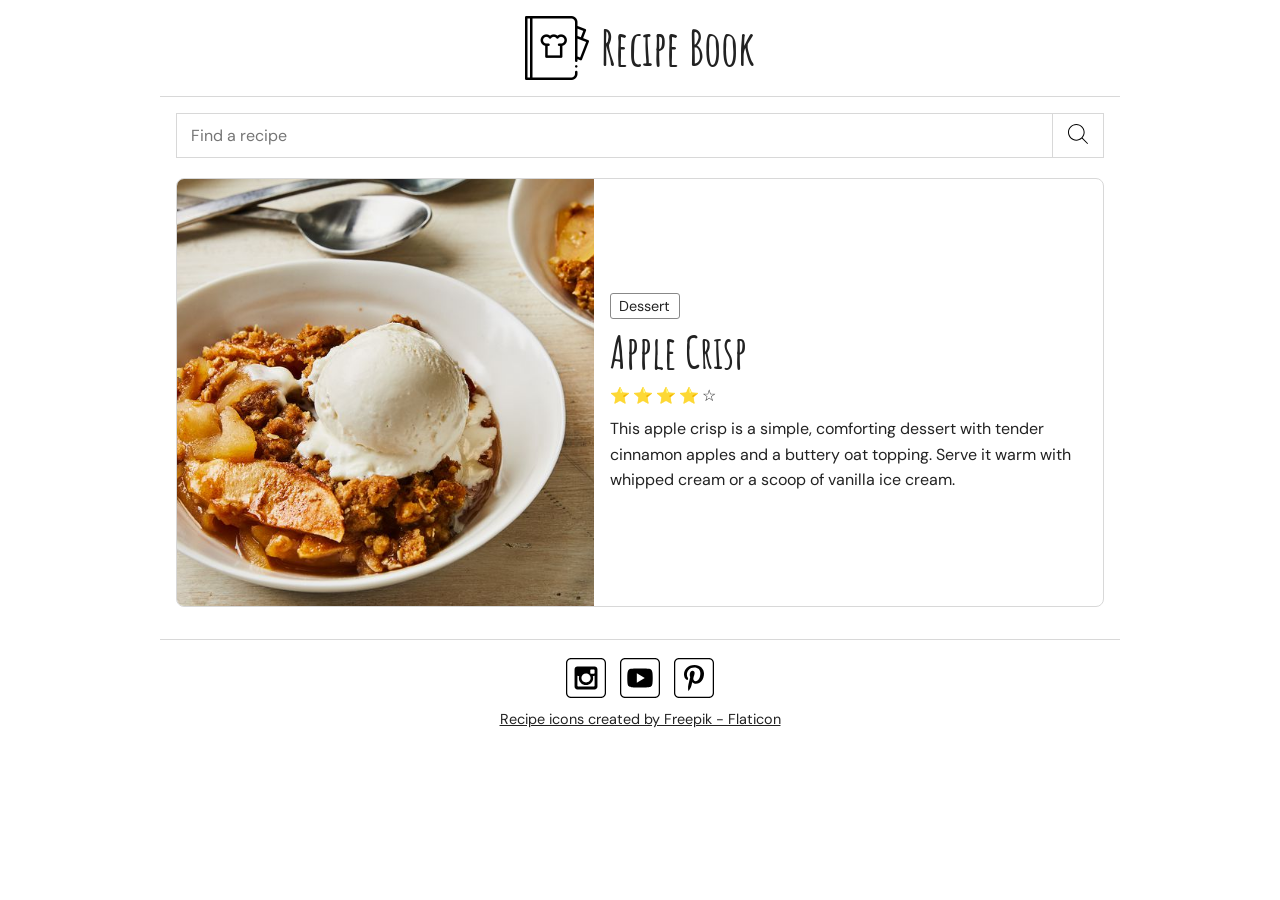
==== docs/recipes/index.html @ b1e30892 "Add Recipe Book Part 1 flexbox assignment" ====
<!DOCTYPE html>
<html lang="en">
<head>
  <meta charset="UTF-8">
  <meta name="viewport" content="width=device-width, initial-scale=1.0">
  <title>Recipe Book | Apple Crisp</title>
  <meta name="description" content="A clean, responsive recipe page featuring a classic apple crisp recipe.">

  <!-- Open Graph (Facebook, LinkedIn, etc.) -->
  <meta property="og:type" content="website">
  <meta property="og:title" content="Recipe Book | Apple Crisp">
  <meta property="og:description" content="Bake a warm apple crisp with this easy recipe.">
  <meta property="og:url" content="https://yourgithubusername.github.io/wdd131/recipes/">
  <meta property="og:image" content="images/apple-crisp.jpg">

  <!-- X Card -->
  <meta name="twitter:card" content="summary_large_image">
  <meta name="twitter:title" content="Recipe Book | Apple Crisp">
  <meta name="twitter:description" content="Bake a warm apple crisp with this easy recipe.">
  <meta name="twitter:image" content="images/apple-crisp.jpg">

  <link rel="icon" href="images/recipe-book.png">
  <link rel="apple-touch-icon" href="images/apple-touch-icon.png">

  <link rel="preconnect" href="https://fonts.googleapis.com">
  <link rel="preconnect" href="https://fonts.gstatic.com" crossorigin>
  <link href="https://fonts.googleapis.com/css2?family=Amatic+SC:wght@700&family=DM+Sans:wght@400;500;700&display=swap" rel="stylesheet">
  <link rel="stylesheet" href="styles.css">
</head>
<body>
  <header class="site-header">
    <div class="logo-row">
      <img src="images/recipe-book.png" alt="Recipe book logo" class="site-logo" width="64" height="64">
      <h1>Recipe Book</h1>
    </div>
  </header>

  <main>
    <form class="search" action="#" method="get" role="search">
      <label for="recipeSearch" class="visually-hidden">Search recipes</label>
      <input id="recipeSearch" name="q" type="search" placeholder="Find a recipe" aria-label="Find a recipe">
      <button type="submit" aria-label="Search">
        <img src="images/search.svg" alt="" width="20" height="20">
      </button>
    </form>

    <article class="recipe-card">
      <img src="images/apple-crisp.jpg" alt="A bowl of apple crisp topped with vanilla ice cream" class="recipe-image" width="640" height="427">
      <div class="recipe-content">
        <p class="tag">Dessert</p>
        <h2>Apple Crisp</h2>
        <span class="rating" role="img" aria-label="Rating: 4 out of 5 stars">
          <span aria-hidden="true" class="icon-star">⭐</span>
          <span aria-hidden="true" class="icon-star">⭐</span>
          <span aria-hidden="true" class="icon-star">⭐</span>
          <span aria-hidden="true" class="icon-star">⭐</span>
          <span aria-hidden="true" class="icon-star-empty">☆</span>
        </span>
        <p class="description">
          This apple crisp is a simple, comforting dessert with tender cinnamon apples and a buttery oat topping.
          Serve it warm with whipped cream or a scoop of vanilla ice cream.
        </p>
      </div>
    </article>
  </main>

  <footer>
    <div class="social">
      <!-- Social media icons provided under CC from https://www.iconfinder.com/AlfredoCreates -->
      <a href="#" aria-label="Instagram"><img src="images/instagram_icon.svg" alt="Instagram icon" width="40" height="40"></a>
      <a href="#" aria-label="YouTube"><img src="images/youtube_icon.svg" alt="YouTube icon" width="40" height="40"></a>
      <a href="#" aria-label="Pinterest"><img src="images/pinterest_icon.svg" alt="Pinterest icon" width="40" height="40"></a>
    </div>
    <a href="https://www.flaticon.com/free-icons/recipe" title="recipe icons">Recipe icons created by Freepik - Flaticon</a>
  </footer>
</body>
</html>
---- docs/recipes/styles.css ----
:root {
  --page-max: 960px;
  --accent: #eb5757;
  --text: #222;
  --border: #d8d8d8;
}

* {
  box-sizing: border-box;
}

body {
  margin: 0;
  font-family: "DM Sans", Arial, sans-serif;
  color: var(--text);
}

.site-header,
main,
footer {
  width: min(100%, var(--page-max));
  margin: 0 auto;
  padding: 0 1rem;
}

.site-header {
  border-bottom: 1px solid var(--border);
  margin-bottom: 1rem;
}

.logo-row {
  display: flex;
  align-items: center;
  justify-content: center;
  gap: 0.75rem;
  padding: 1rem 0;
}

.site-logo {
  display: block;
}

h1,
h2 {
  font-family: "Amatic SC", cursive;
  margin: 0;
  line-height: 1;
}

h1 {
  font-size: clamp(2.1rem, 5vw, 3rem);
}

main {
  display: flex;
  flex-direction: column;
  gap: 1.25rem;
}

.search {
  display: flex;
  gap: 0;
}

.search input {
  flex: 1;
  min-height: 44px;
  border: 1px solid var(--border);
  border-right: 0;
  padding: 0.7rem 0.9rem;
  font: inherit;
}

.search button {
  min-width: 52px;
  border: 1px solid var(--border);
  background: #fff;
  cursor: pointer;
}

.recipe-card {
  border: 1px solid var(--border);
  border-radius: 8px;
  display: flex;
  flex-direction: column;
  overflow: hidden;
}

.recipe-image {
  width: 100%;
  display: block;
  object-fit: cover;
}

.recipe-content {
  display: flex;
  flex-direction: column;
  gap: 0.65rem;
  padding: 1rem;
}

.tag {
  align-self: flex-start;
  border: 1px solid #888;
  border-radius: 3px;
  padding: 0.2rem 0.55rem;
  margin: 0;
  font-size: 0.9rem;
}

h2 {
  font-size: clamp(1.9rem, 5vw, 2.8rem);
}

.rating {
  display: inline-flex;
  gap: 0.2rem;
}

.description {
  margin: 0;
  line-height: 1.6;
}

footer {
  border-top: 1px solid var(--border);
  margin-top: 2rem;
  padding-top: 1.1rem;
  padding-bottom: 1.5rem;
  display: flex;
  flex-direction: column;
  align-items: center;
  gap: 0.75rem;
  text-align: center;
  font-size: 0.9rem;
}

.social {
  display: flex;
  gap: 0.85rem;
}

.social img {
  display: block;
  width: 40px;
  height: 40px;
}

footer a {
  color: inherit;
}

.visually-hidden {
  position: absolute;
  width: 1px;
  height: 1px;
  margin: -1px;
  border: 0;
  padding: 0;
  clip: rect(0 0 0 0);
  overflow: hidden;
}

@media (min-width: 700px) {
  .recipe-card {
    flex-direction: row;
  }

  .recipe-image {
    width: 45%;
    min-height: 100%;
  }

  .recipe-content {
    width: 55%;
    justify-content: center;
  }
}

@media (max-width: 699px) {
  .description {
    display: none;
  }
}
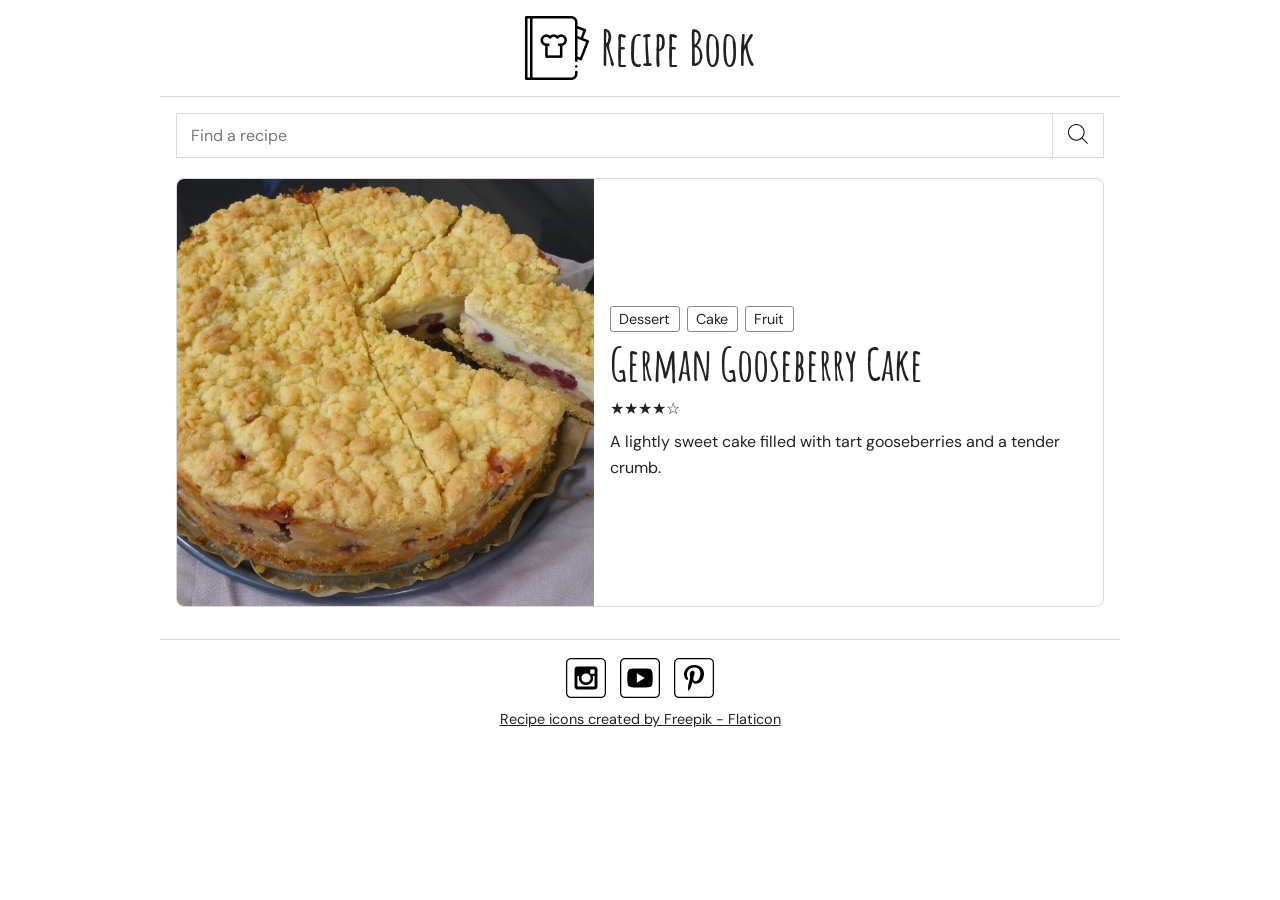
==== commit fbaade65: "Complete Recipe Book Part 2 with search, filter, and sort" ====
--- a/docs/recipes/index.html
+++ b/docs/recipes/index.html
@@ -3,20 +3,20 @@
 <head>
   <meta charset="UTF-8">
   <meta name="viewport" content="width=device-width, initial-scale=1.0">
-  <title>Recipe Book | Apple Crisp</title>
-  <meta name="description" content="A clean, responsive recipe page featuring a classic apple crisp recipe.">
+  <title>Recipe Book</title>
+  <meta name="description" content="Browse and search a recipe collection.">
 
   <!-- Open Graph (Facebook, LinkedIn, etc.) -->
   <meta property="og:type" content="website">
-  <meta property="og:title" content="Recipe Book | Apple Crisp">
-  <meta property="og:description" content="Bake a warm apple crisp with this easy recipe.">
-  <meta property="og:url" content="https://yourgithubusername.github.io/wdd131/recipes/">
+  <meta property="og:title" content="Recipe Book">
+  <meta property="og:description" content="Browse and search a recipe collection.">
+  <meta property="og:url" content="https://vekhunter.github.io/wdd131/recipes/">
   <meta property="og:image" content="images/apple-crisp.jpg">
 
   <!-- X Card -->
   <meta name="twitter:card" content="summary_large_image">
-  <meta name="twitter:title" content="Recipe Book | Apple Crisp">
-  <meta name="twitter:description" content="Bake a warm apple crisp with this easy recipe.">
+  <meta name="twitter:title" content="Recipe Book">
+  <meta name="twitter:description" content="Browse and search a recipe collection.">
   <meta name="twitter:image" content="images/apple-crisp.jpg">
 
   <link rel="icon" href="images/recipe-book.png">
@@ -36,7 +36,7 @@
   </header>
 
   <main>
-    <form class="search" action="#" method="get" role="search">
+    <form class="search" action="#" method="get" role="search" id="searchForm">
       <label for="recipeSearch" class="visually-hidden">Search recipes</label>
       <input id="recipeSearch" name="q" type="search" placeholder="Find a recipe" aria-label="Find a recipe">
       <button type="submit" aria-label="Search">
@@ -44,24 +44,7 @@
       </button>
     </form>
 
-    <article class="recipe-card">
-      <img src="images/apple-crisp.jpg" alt="A bowl of apple crisp topped with vanilla ice cream" class="recipe-image" width="640" height="427">
-      <div class="recipe-content">
-        <p class="tag">Dessert</p>
-        <h2>Apple Crisp</h2>
-        <span class="rating" role="img" aria-label="Rating: 4 out of 5 stars">
-          <span aria-hidden="true" class="icon-star">⭐</span>
-          <span aria-hidden="true" class="icon-star">⭐</span>
-          <span aria-hidden="true" class="icon-star">⭐</span>
-          <span aria-hidden="true" class="icon-star">⭐</span>
-          <span aria-hidden="true" class="icon-star-empty">☆</span>
-        </span>
-        <p class="description">
-          This apple crisp is a simple, comforting dessert with tender cinnamon apples and a buttery oat topping.
-          Serve it warm with whipped cream or a scoop of vanilla ice cream.
-        </p>
-      </div>
-    </article>
+    <div id="recipeList" class="recipe-list" aria-live="polite"></div>
   </main>
 
   <footer>
@@ -73,5 +56,6 @@
     </div>
     <a href="https://www.flaticon.com/free-icons/recipe" title="recipe icons">Recipe icons created by Freepik - Flaticon</a>
   </footer>
+  <script src="script.js"></script>
 </body>
 </html>
--- a/docs/recipes/styles.css
+++ b/docs/recipes/styles.css
@@ -55,6 +55,12 @@
   display: flex;
   flex-direction: column;
   gap: 1.25rem;
+}
+
+.recipe-list {
+  display: flex;
+  flex-direction: column;
+  gap: 1rem;
 }
 
 .search {
@@ -99,6 +105,12 @@
   padding: 1rem;
 }
 
+.tags {
+  display: flex;
+  flex-wrap: wrap;
+  gap: 0.4rem;
+}
+
 .tag {
   align-self: flex-start;
   border: 1px solid #888;
@@ -120,6 +132,13 @@
 .description {
   margin: 0;
   line-height: 1.6;
+}
+
+.empty-message {
+  border: 1px dashed var(--border);
+  border-radius: 8px;
+  padding: 1rem;
+  margin: 0;
 }
 
 footer {
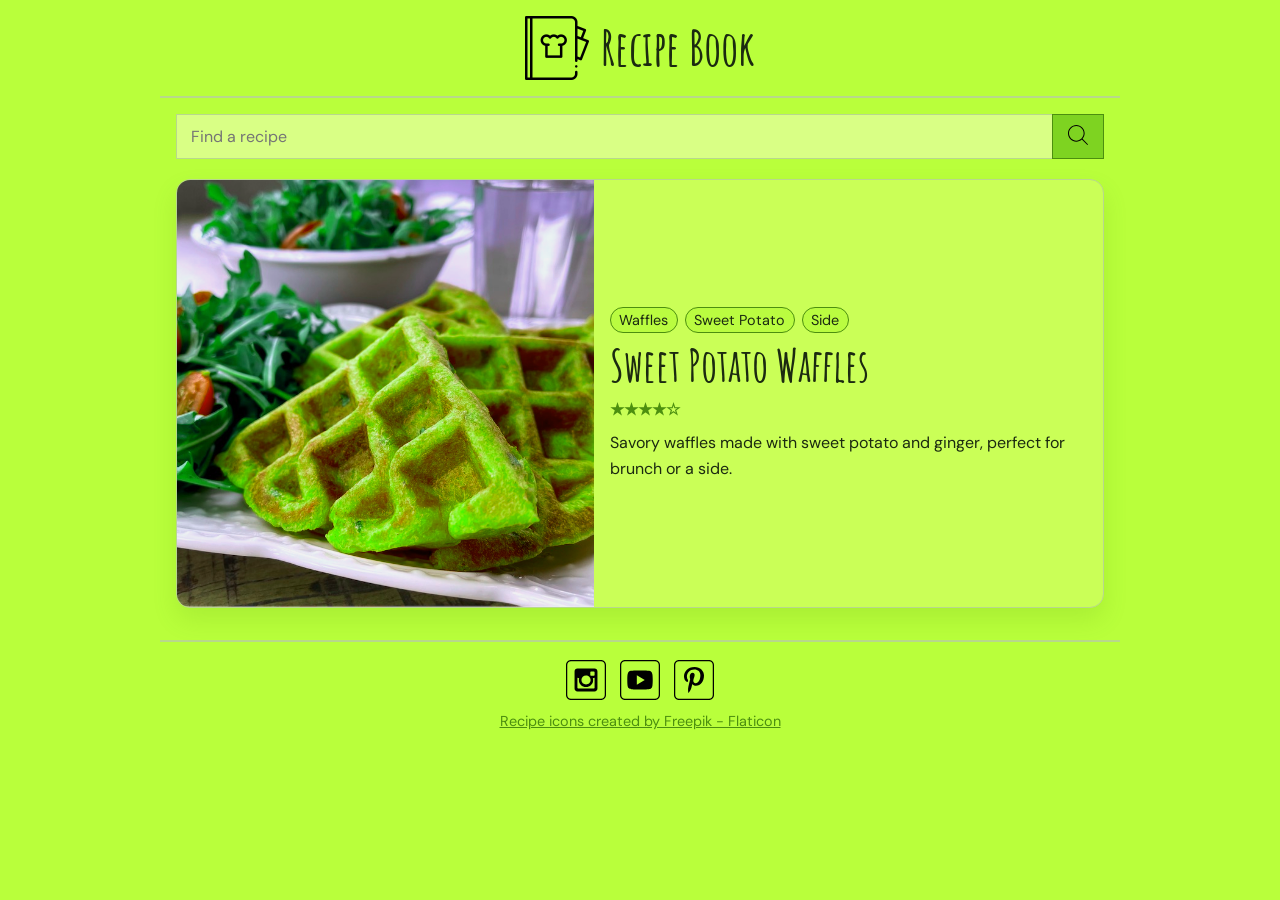
==== commit 44e33ed9: "Force full lime theme and bust CSS cache" ====
--- a/docs/recipes/index.html
+++ b/docs/recipes/index.html
@@ -25,7 +25,7 @@
   <link rel="preconnect" href="https://fonts.googleapis.com">
   <link rel="preconnect" href="https://fonts.gstatic.com" crossorigin>
   <link href="https://fonts.googleapis.com/css2?family=Amatic+SC:wght@700&family=DM+Sans:wght@400;500;700&display=swap" rel="stylesheet">
-  <link rel="stylesheet" href="styles.css">
+  <link rel="stylesheet" href="styles.css?v=2">
 </head>
 <body>
   <header class="site-header">
--- a/docs/recipes/styles.css
+++ b/docs/recipes/styles.css
@@ -1,18 +1,22 @@
 :root {
   --page-max: 960px;
-  --accent: #eb5757;
-  --text: #222;
-  --border: #d8d8d8;
+  --accent: #7ed321;
+  --accent-dark: #4c8f0f;
+  --surface: #caff57;
+  --text: #1b2a10;
+  --border: #b8d88d;
 }
 
 * {
   box-sizing: border-box;
 }
 
+html,
 body {
   margin: 0;
   font-family: "DM Sans", Arial, sans-serif;
   color: var(--text);
+  background: #b9ff3b;
 }
 
 .site-header,
@@ -24,7 +28,7 @@
 }
 
 .site-header {
-  border-bottom: 1px solid var(--border);
+  border-bottom: 2px solid var(--border);
   margin-bottom: 1rem;
 }
 
@@ -73,20 +77,23 @@
   min-height: 44px;
   border: 1px solid var(--border);
   border-right: 0;
+  background: #d9ff85;
   padding: 0.7rem 0.9rem;
   font: inherit;
 }
 
 .search button {
   min-width: 52px;
-  border: 1px solid var(--border);
-  background: #fff;
+  border: 1px solid var(--accent-dark);
+  background: var(--accent);
   cursor: pointer;
 }
 
 .recipe-card {
   border: 1px solid var(--border);
-  border-radius: 8px;
+  border-radius: 14px;
+  background: var(--surface);
+  box-shadow: 0 12px 24px rgba(76, 143, 15, 0.14);
   display: flex;
   flex-direction: column;
   overflow: hidden;
@@ -96,6 +103,7 @@
   width: 100%;
   display: block;
   object-fit: cover;
+  filter: hue-rotate(38deg) saturate(1.45) brightness(0.95);
 }
 
 .recipe-content {
@@ -113,8 +121,9 @@
 
 .tag {
   align-self: flex-start;
-  border: 1px solid #888;
-  border-radius: 3px;
+  border: 1px solid var(--accent-dark);
+  border-radius: 999px;
+  background: #bafc40;
   padding: 0.2rem 0.55rem;
   margin: 0;
   font-size: 0.9rem;
@@ -127,6 +136,8 @@
 .rating {
   display: inline-flex;
   gap: 0.2rem;
+  color: var(--accent-dark);
+  font-weight: 700;
 }
 
 .description {
@@ -136,13 +147,14 @@
 
 .empty-message {
   border: 1px dashed var(--border);
-  border-radius: 8px;
+  border-radius: 10px;
+  background: #c7ff59;
   padding: 1rem;
   margin: 0;
 }
 
 footer {
-  border-top: 1px solid var(--border);
+  border-top: 2px solid var(--border);
   margin-top: 2rem;
   padding-top: 1.1rem;
   padding-bottom: 1.5rem;
@@ -163,10 +175,16 @@
   display: block;
   width: 40px;
   height: 40px;
+  filter: hue-rotate(38deg) saturate(1.4) brightness(0.92);
+}
+
+.search button img,
+.site-logo {
+  filter: hue-rotate(38deg) saturate(1.4) brightness(0.92);
 }
 
 footer a {
-  color: inherit;
+  color: var(--accent-dark);
 }
 
 .visually-hidden {
